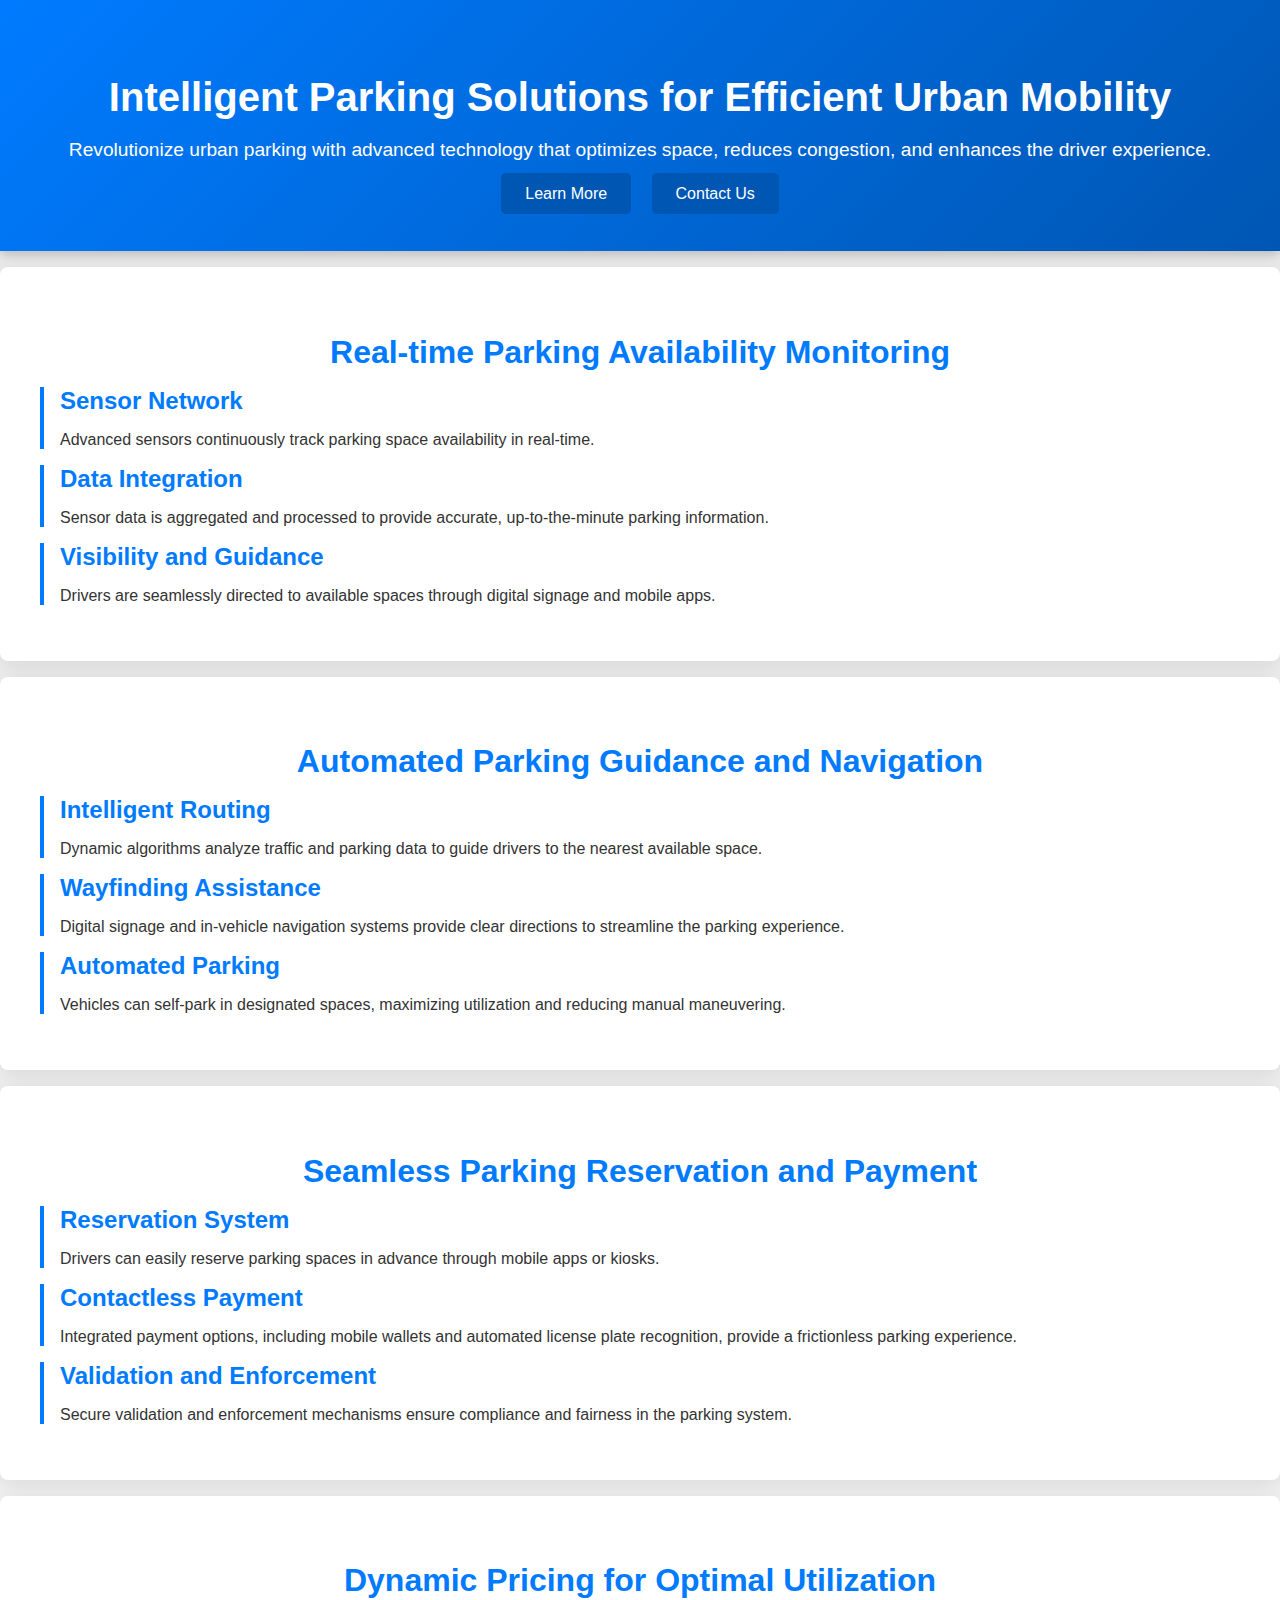
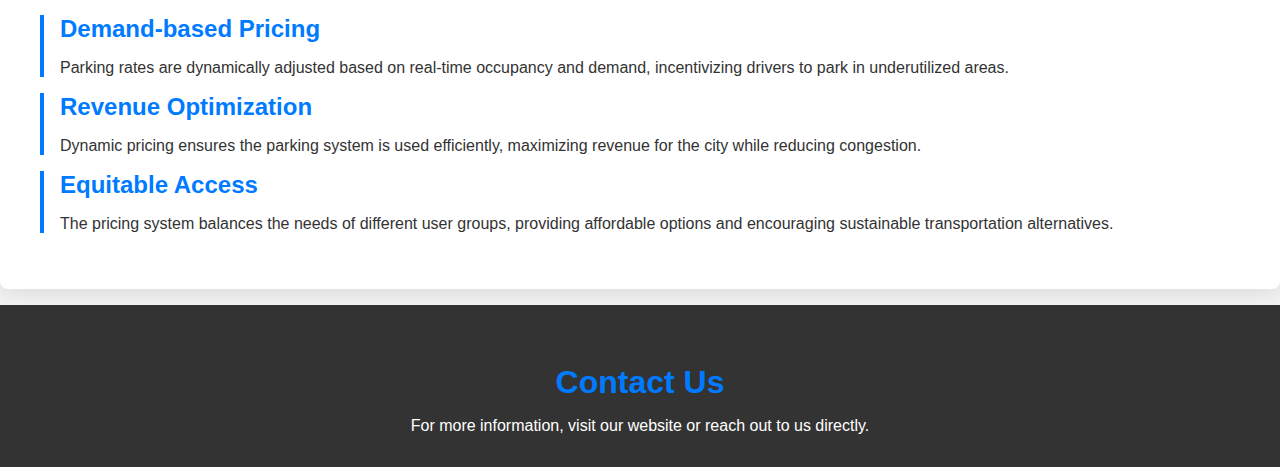
==== idk.html @ 7865c503 "Add files via upload" ====
<!DOCTYPE html>
<html lang="en">
<head>
    <meta charset="UTF-8">
    <meta name="viewport" content="width=device-width, initial-scale=1.0">
    <title>Intelligent Parking Solutions</title>
    <link rel="stylesheet" href="idp.css">
</head>
<body>
    <header>
        <h1>Intelligent Parking Solutions for Efficient Urban Mobility</h1>
        <p>Revolutionize urban parking with advanced technology that optimizes space, reduces congestion, and enhances the driver experience.</p>
        <a href="#learn-more">Learn More</a>
        <a href="#contact">Contact Us</a>
    </header>

    <section id="real-time-monitoring">
        <h2>Real-time Parking Availability Monitoring</h2>
        <div class="feature">
            <h3>Sensor Network</h3>
            <p>Advanced sensors continuously track parking space availability in real-time.</p>
        </div>
        <div class="feature">
            <h3>Data Integration</h3>
            <p>Sensor data is aggregated and processed to provide accurate, up-to-the-minute parking information.</p>
        </div>
        <div class="feature">
            <h3>Visibility and Guidance</h3>
            <p>Drivers are seamlessly directed to available spaces through digital signage and mobile apps.</p>
        </div>
    </section>

    <section id="automated-parking">
        <h2>Automated Parking Guidance and Navigation</h2>
        <div class="feature">
            <h3>Intelligent Routing</h3>
            <p>Dynamic algorithms analyze traffic and parking data to guide drivers to the nearest available space.</p>
        </div>
        <div class="feature">
            <h3>Wayfinding Assistance</h3>
            <p>Digital signage and in-vehicle navigation systems provide clear directions to streamline the parking experience.</p>
        </div>
        <div class="feature">
            <h3>Automated Parking</h3>
            <p>Vehicles can self-park in designated spaces, maximizing utilization and reducing manual maneuvering.</p>
        </div>
    </section>

    <section id="payment">
        <h2>Seamless Parking Reservation and Payment</h2>
        <div class="feature">
            <h3>Reservation System</h3>
            <p>Drivers can easily reserve parking spaces in advance through mobile apps or kiosks.</p>
        </div>
        <div class="feature">
            <h3>Contactless Payment</h3>
            <p>Integrated payment options, including mobile wallets and automated license plate recognition, provide a frictionless parking experience.</p>
        </div>
        <div class="feature">
            <h3>Validation and Enforcement</h3>
            <p>Secure validation and enforcement mechanisms ensure compliance and fairness in the parking system.</p>
        </div>
    </section>

    <section id="pricing">
        <h2>Dynamic Pricing for Optimal Utilization</h2>
        <div class="feature">
            <h3>Demand-based Pricing</h3>
            <p>Parking rates are dynamically adjusted based on real-time occupancy and demand, incentivizing drivers to park in underutilized areas.</p>
        </div>
        <div class="feature">
            <h3>Revenue Optimization</h3>
            <p>Dynamic pricing ensures the parking system is used efficiently, maximizing revenue for the city while reducing congestion.</p>
        </div>
        <div class="feature">
            <h3>Equitable Access</h3>
            <p>The pricing system balances the needs of different user groups, providing affordable options and encouraging sustainable transportation alternatives.</p>
        </div>
    </section>

    <footer id="contact">
        <h2>Contact Us</h2>
        <p>For more information, visit our website or reach out to us directly.</p>
    </footer>
</body>
</html>
---- idp.css ----
body {
    font-family: 'Segoe UI', Tahoma, Geneva, Verdana, sans-serif;
    margin: 0;
    padding: 0;
    background: linear-gradient(to bottom, #eaeaea, #f4f4f4);
    color: #333;
}

header {
    background: linear-gradient(135deg, #007BFF, #0056b3);
    color: white;
    text-align: center;
    padding: 3rem 1rem;
    box-shadow: 0 4px 10px rgba(0, 0, 0, 0.2);
}

header h1 {
    font-size: 2.5rem;
    margin-bottom: 0.5rem;
}

header p {
    font-size: 1.2rem;
    margin-bottom: 1.5rem;
}

header a {
    color: white;
    text-decoration: none;
    padding: 0.75rem 1.5rem;
    margin: 0 0.5rem;
    background-color: #0056b3;
    border-radius: 5px;
    transition: background-color 0.3s, transform 0.2s;
}

header a:hover {
    background-color: #003f7f;
    transform: translateY(-2px);
}

section {
    padding: 2.5rem;
    margin: 1rem 0;
    background-color: white;
    border-radius: 8px;
    box-shadow: 0 4px 20px rgba(0, 0, 0, 0.1);
    transition: box-shadow 0.3s;
}

section:hover {
    box-shadow: 0 6px 30px rgba(0, 0, 0, 0.2);
}

h2 {
    color: #007BFF;
    font-size: 2rem;
    margin-bottom: 1rem;
    text-align: center;
}

.feature {
    margin: 1rem 0;
    border-left: 4px solid #007BFF;
    padding-left: 1rem;
    transition: background-color 0.2s;
}

.feature:hover {
    background-color: #f0f8ff;
}

.feature h3 {
    color: #007BFF;
    font-size: 1.5rem;
    margin: 0.5rem 0;
}

footer {
    background-color: #333;
    color: white;
    text-align: center;
    padding: 2rem 1rem;
}

footer h2 {
    margin-bottom: 1rem;
}

footer p {
    margin: 0;
    font-size: 1rem;
}
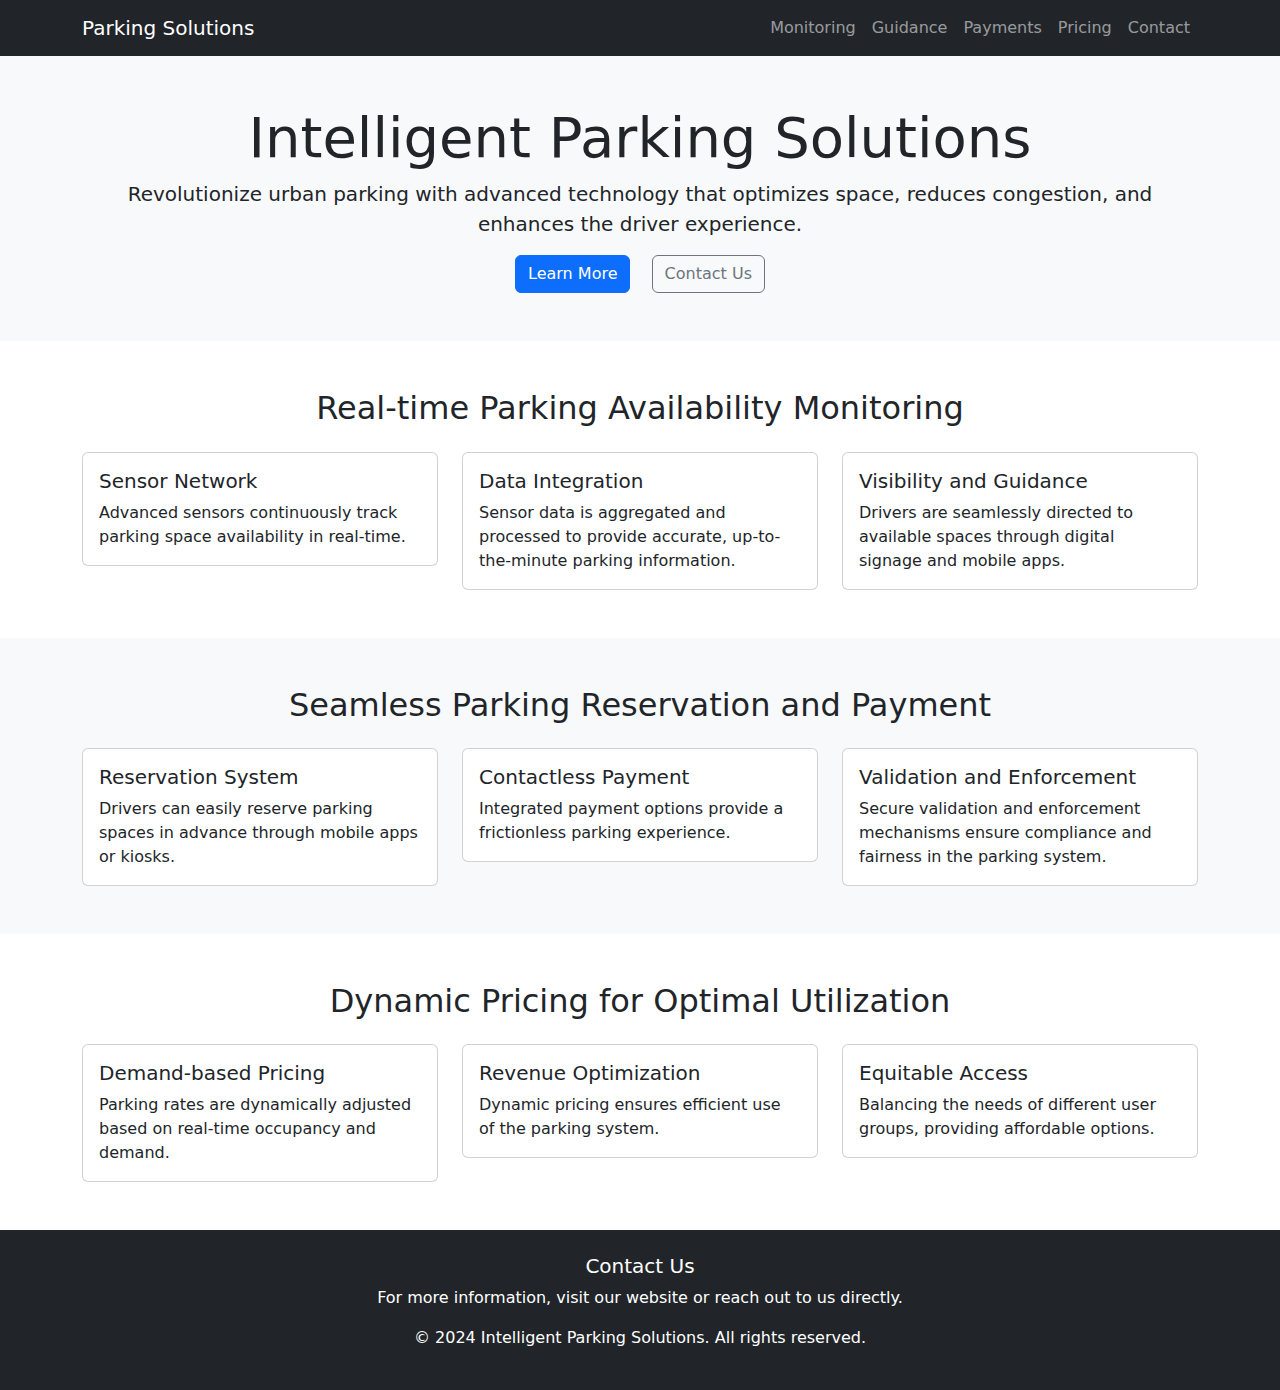
==== commit 29ffdd7b: "Update idk.html" ====
--- a/idk.html
+++ b/idk.html
@@ -4,83 +4,148 @@
     <meta charset="UTF-8">
     <meta name="viewport" content="width=device-width, initial-scale=1.0">
     <title>Intelligent Parking Solutions</title>
-    <link rel="stylesheet" href="idp.css">
+    <!-- Bootstrap CSS -->
+    <link href="https://cdn.jsdelivr.net/npm/bootstrap@5.3.0/dist/css/bootstrap.min.css" rel="stylesheet">
 </head>
 <body>
-    <header>
-        <h1>Intelligent Parking Solutions for Efficient Urban Mobility</h1>
-        <p>Revolutionize urban parking with advanced technology that optimizes space, reduces congestion, and enhances the driver experience.</p>
-        <a href="#learn-more">Learn More</a>
-        <a href="#contact">Contact Us</a>
+    <!-- Navigation Bar -->
+    <nav class="navbar navbar-expand-lg navbar-dark bg-dark">
+        <div class="container">
+            <a class="navbar-brand" href="#">Parking Solutions</a>
+            <button class="navbar-toggler" type="button" data-bs-toggle="collapse" data-bs-target="#navbarNav" aria-controls="navbarNav" aria-expanded="false" aria-label="Toggle navigation">
+                <span class="navbar-toggler-icon"></span>
+            </button>
+            <div class="collapse navbar-collapse" id="navbarNav">
+                <ul class="navbar-nav ms-auto">
+                    <li class="nav-item"><a class="nav-link" href="#real-time-monitoring">Monitoring</a></li>
+                    <li class="nav-item"><a class="nav-link" href="#automated-parking">Guidance</a></li>
+                    <li class="nav-item"><a class="nav-link" href="#payment">Payments</a></li>
+                    <li class="nav-item"><a class="nav-link" href="#pricing">Pricing</a></li>
+                    <li class="nav-item"><a class="nav-link" href="#contact">Contact</a></li>
+                </ul>
+            </div>
+        </div>
+    </nav>
+
+    <!-- Header Section -->
+    <header class="bg-light text-center py-5">
+        <div class="container">
+            <h1 class="display-4">Intelligent Parking Solutions</h1>
+            <p class="lead">Revolutionize urban parking with advanced technology that optimizes space, reduces congestion, and enhances the driver experience.</p>
+            <a href="#learn-more" class="btn btn-primary mx-2">Learn More</a>
+            <a href="#contact" class="btn btn-outline-secondary mx-2">Contact Us</a>
+        </div>
     </header>
 
-    <section id="real-time-monitoring">
-        <h2>Real-time Parking Availability Monitoring</h2>
-        <div class="feature">
-            <h3>Sensor Network</h3>
-            <p>Advanced sensors continuously track parking space availability in real-time.</p>
-        </div>
-        <div class="feature">
-            <h3>Data Integration</h3>
-            <p>Sensor data is aggregated and processed to provide accurate, up-to-the-minute parking information.</p>
-        </div>
-        <div class="feature">
-            <h3>Visibility and Guidance</h3>
-            <p>Drivers are seamlessly directed to available spaces through digital signage and mobile apps.</p>
+    <!-- Features Section -->
+    <section id="real-time-monitoring" class="py-5">
+        <div class="container">
+            <h2 class="text-center mb-4">Real-time Parking Availability Monitoring</h2>
+            <div class="row">
+                <div class="col-md-4">
+                    <div class="card">
+                        <div class="card-body">
+                            <h5 class="card-title">Sensor Network</h5>
+                            <p class="card-text">Advanced sensors continuously track parking space availability in real-time.</p>
+                        </div>
+                    </div>
+                </div>
+                <div class="col-md-4">
+                    <div class="card">
+                        <div class="card-body">
+                            <h5 class="card-title">Data Integration</h5>
+                            <p class="card-text">Sensor data is aggregated and processed to provide accurate, up-to-the-minute parking information.</p>
+                        </div>
+                    </div>
+                </div>
+                <div class="col-md-4">
+                    <div class="card">
+                        <div class="card-body">
+                            <h5 class="card-title">Visibility and Guidance</h5>
+                            <p class="card-text">Drivers are seamlessly directed to available spaces through digital signage and mobile apps.</p>
+                        </div>
+                    </div>
+                </div>
+            </div>
         </div>
     </section>
 
-    <section id="automated-parking">
-        <h2>Automated Parking Guidance and Navigation</h2>
-        <div class="feature">
-            <h3>Intelligent Routing</h3>
-            <p>Dynamic algorithms analyze traffic and parking data to guide drivers to the nearest available space.</p>
-        </div>
-        <div class="feature">
-            <h3>Wayfinding Assistance</h3>
-            <p>Digital signage and in-vehicle navigation systems provide clear directions to streamline the parking experience.</p>
-        </div>
-        <div class="feature">
-            <h3>Automated Parking</h3>
-            <p>Vehicles can self-park in designated spaces, maximizing utilization and reducing manual maneuvering.</p>
+    <!-- Payment Section -->
+    <section id="payment" class="py-5 bg-light">
+        <div class="container">
+            <h2 class="text-center mb-4">Seamless Parking Reservation and Payment</h2>
+            <div class="row">
+                <div class="col-md-4">
+                    <div class="card">
+                        <div class="card-body">
+                            <h5 class="card-title">Reservation System</h5>
+                            <p class="card-text">Drivers can easily reserve parking spaces in advance through mobile apps or kiosks.</p>
+                        </div>
+                    </div>
+                </div>
+                <div class="col-md-4">
+                    <div class="card">
+                        <div class="card-body">
+                            <h5 class="card-title">Contactless Payment</h5>
+                            <p class="card-text">Integrated payment options provide a frictionless parking experience.</p>
+                        </div>
+                    </div>
+                </div>
+                <div class="col-md-4">
+                    <div class="card">
+                        <div class="card-body">
+                            <h5 class="card-title">Validation and Enforcement</h5>
+                            <p class="card-text">Secure validation and enforcement mechanisms ensure compliance and fairness in the parking system.</p>
+                        </div>
+                    </div>
+                </div>
+            </div>
         </div>
     </section>
 
-    <section id="payment">
-        <h2>Seamless Parking Reservation and Payment</h2>
-        <div class="feature">
-            <h3>Reservation System</h3>
-            <p>Drivers can easily reserve parking spaces in advance through mobile apps or kiosks.</p>
-        </div>
-        <div class="feature">
-            <h3>Contactless Payment</h3>
-            <p>Integrated payment options, including mobile wallets and automated license plate recognition, provide a frictionless parking experience.</p>
-        </div>
-        <div class="feature">
-            <h3>Validation and Enforcement</h3>
-            <p>Secure validation and enforcement mechanisms ensure compliance and fairness in the parking system.</p>
+    <!-- Pricing Section -->
+    <section id="pricing" class="py-5">
+        <div class="container">
+            <h2 class="text-center mb-4">Dynamic Pricing for Optimal Utilization</h2>
+            <div class="row">
+                <div class="col-md-4">
+                    <div class="card">
+                        <div class="card-body">
+                            <h5 class="card-title">Demand-based Pricing</h5>
+                            <p class="card-text">Parking rates are dynamically adjusted based on real-time occupancy and demand.</p>
+                        </div>
+                    </div>
+                </div>
+                <div class="col-md-4">
+                    <div class="card">
+                        <div class="card-body">
+                            <h5 class="card-title">Revenue Optimization</h5>
+                            <p class="card-text">Dynamic pricing ensures efficient use of the parking system.</p>
+                        </div>
+                    </div>
+                </div>
+                <div class="col-md-4">
+                    <div class="card">
+                        <div class="card-body">
+                            <h5 class="card-title">Equitable Access</h5>
+                            <p class="card-text">Balancing the needs of different user groups, providing affordable options.</p>
+                        </div>
+                    </div>
+                </div>
+            </div>
         </div>
     </section>
 
-    <section id="pricing">
-        <h2>Dynamic Pricing for Optimal Utilization</h2>
-        <div class="feature">
-            <h3>Demand-based Pricing</h3>
-            <p>Parking rates are dynamically adjusted based on real-time occupancy and demand, incentivizing drivers to park in underutilized areas.</p>
+    <!-- Footer -->
+    <footer id="contact" class="bg-dark text-white py-4">
+        <div class="container text-center">
+            <h5>Contact Us</h5>
+            <p>For more information, visit our website or reach out to us directly.</p>
+            <p>&copy; 2024 Intelligent Parking Solutions. All rights reserved.</p>
         </div>
-        <div class="feature">
-            <h3>Revenue Optimization</h3>
-            <p>Dynamic pricing ensures the parking system is used efficiently, maximizing revenue for the city while reducing congestion.</p>
-        </div>
-        <div class="feature">
-            <h3>Equitable Access</h3>
-            <p>The pricing system balances the needs of different user groups, providing affordable options and encouraging sustainable transportation alternatives.</p>
-        </div>
-    </section>
+    </footer>
 
-    <footer id="contact">
-        <h2>Contact Us</h2>
-        <p>For more information, visit our website or reach out to us directly.</p>
-    </footer>
+    <!-- Bootstrap JS -->
+    <script src="https://cdn.jsdelivr.net/npm/bootstrap@5.3.0/dist/js/bootstrap.bundle.min.js"></script>
 </body>
-</html>+</html>
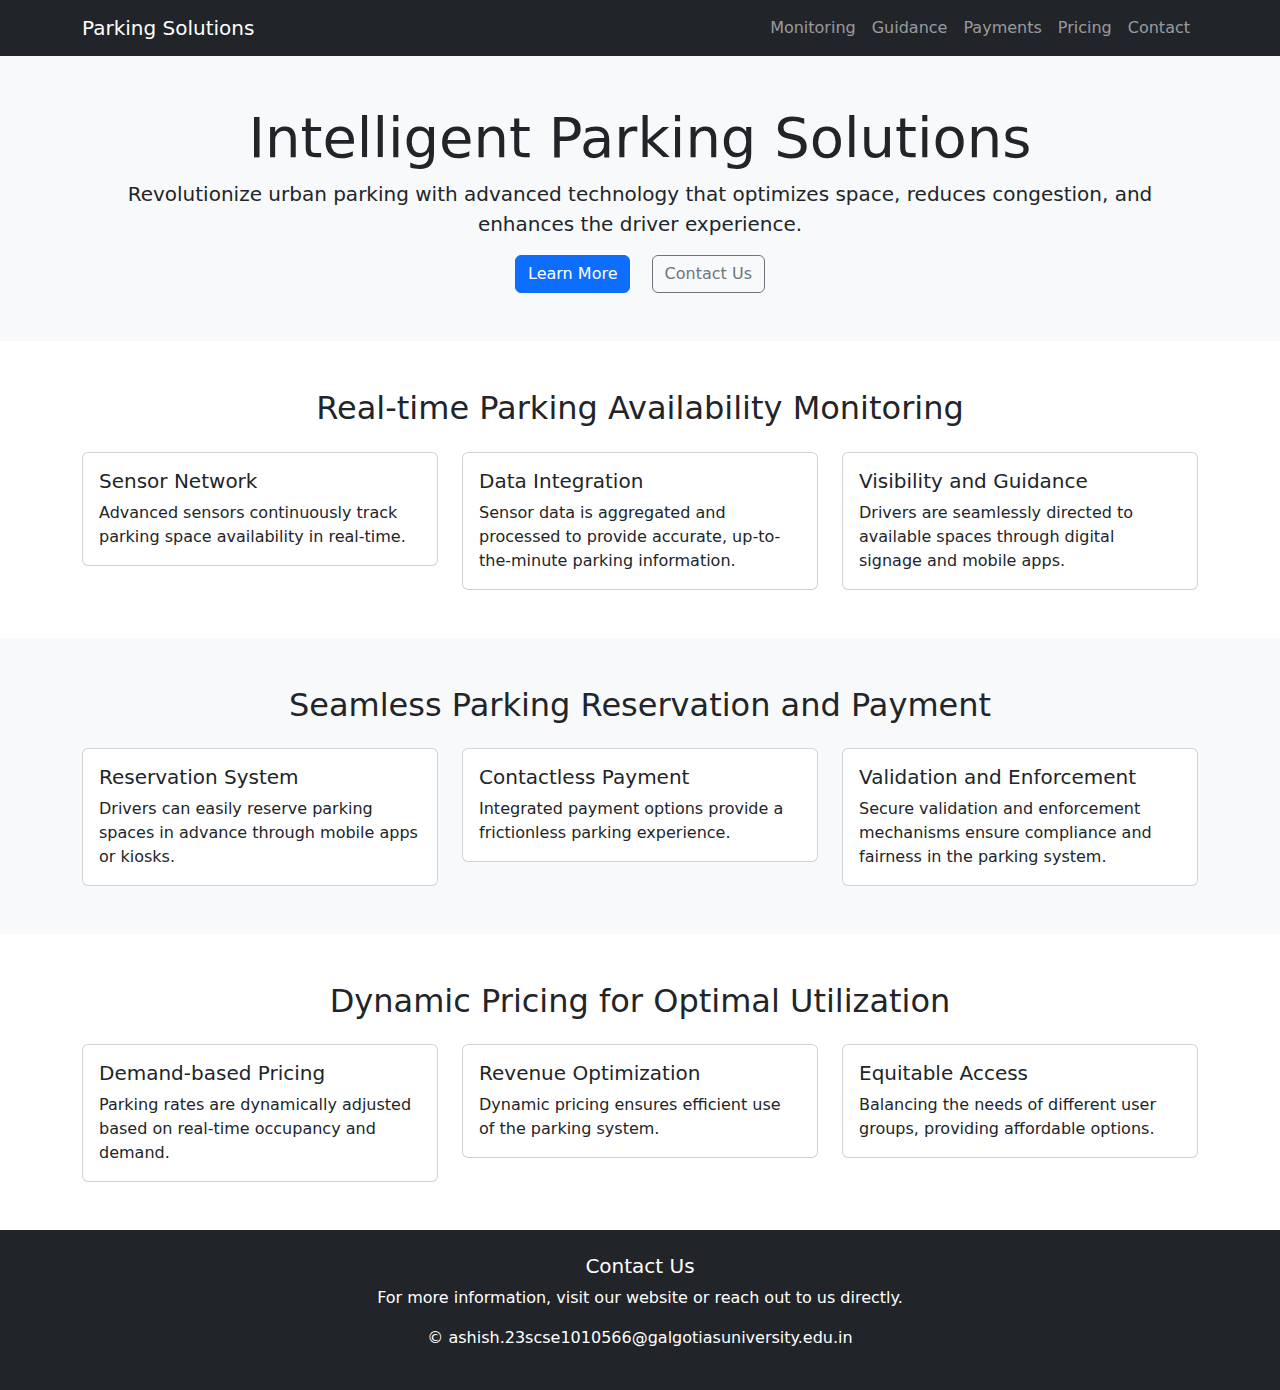
==== commit 7765d31c: "Update idk.html" ====
--- a/idk.html
+++ b/idk.html
@@ -6,6 +6,9 @@
     <title>Intelligent Parking Solutions</title>
     <!-- Bootstrap CSS -->
     <link href="https://cdn.jsdelivr.net/npm/bootstrap@5.3.0/dist/css/bootstrap.min.css" rel="stylesheet">
+    <link rel="stylesheet" href="idh.css">
+</head>
+
 </head>
 <body>
     <!-- Navigation Bar -->
@@ -141,7 +144,7 @@
         <div class="container text-center">
             <h5>Contact Us</h5>
             <p>For more information, visit our website or reach out to us directly.</p>
-            <p>&copy; 2024 Intelligent Parking Solutions. All rights reserved.</p>
+            <p>&copy; ashish.23scse1010566@galgotiasuniversity.edu.in </p>
         </div>
     </footer>
 
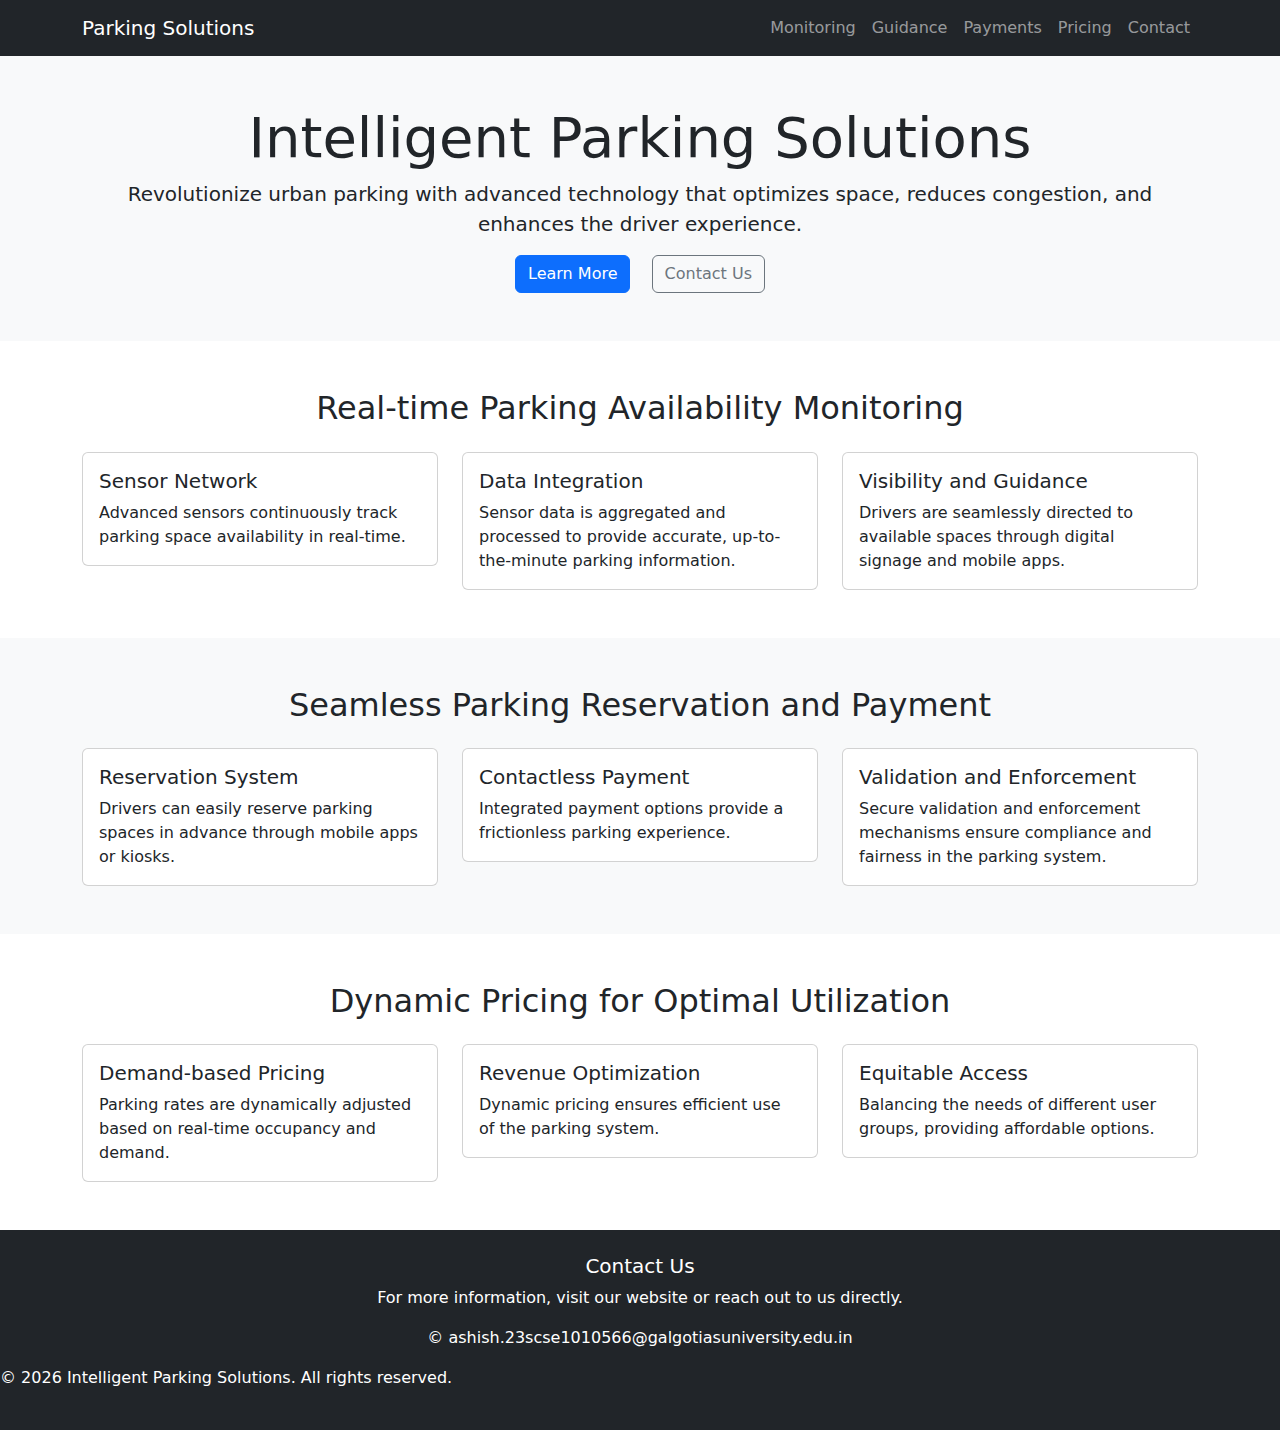
==== commit e28ccceb: "Update idk.html" ====
--- a/idk.html
+++ b/idk.html
@@ -150,5 +150,6 @@
 
     <!-- Bootstrap JS -->
     <script src="https://cdn.jsdelivr.net/npm/bootstrap@5.3.0/dist/js/bootstrap.bundle.min.js"></script>
+    <script src="idp.js"></script>
 </body>
 </html>
